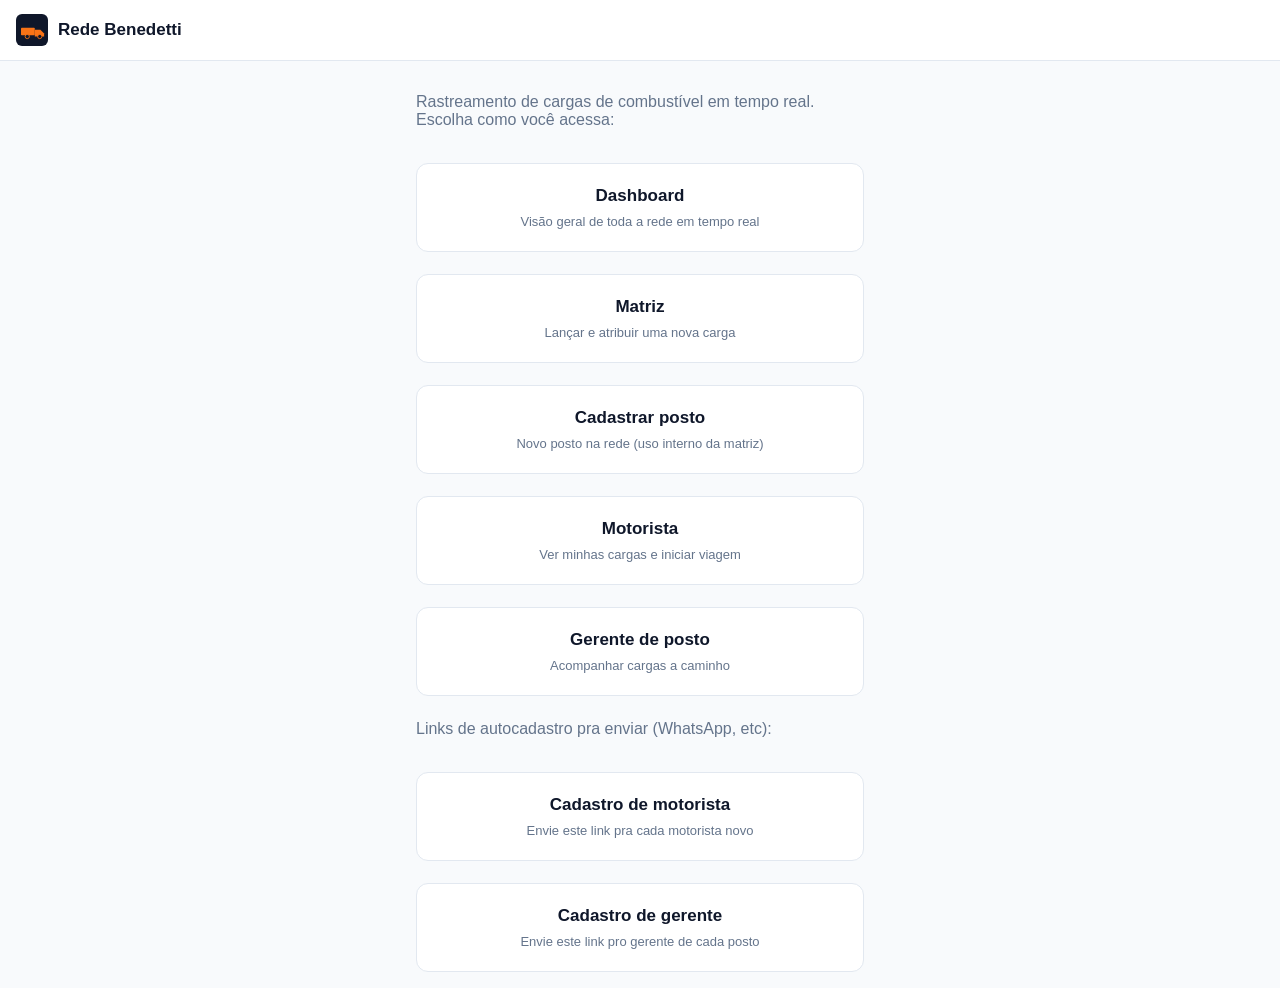
==== app/index.html @ 391e7fa5 "App Rede Benedetti: rastreamento de cargas com login por PIN, dashboard e autocadastro Sistema compl" ====
<!doctype html>
<html lang="pt-br">
<head>
<meta charset="utf-8">
<meta name="viewport" content="width=device-width, initial-scale=1, maximum-scale=1">
<title>Rede Benedetti - Cargas</title>
<link rel="manifest" href="manifest.json">
<link rel="icon" href="icons/icon.svg" type="image/svg+xml">
<link rel="apple-touch-icon" href="icons/icon.svg">
<meta name="theme-color" content="#0f172a">
<link rel="stylesheet" href="assets/style.css">
</head>
<body>
  <div class="top-bar">
    <div class="logo-row">
      <img src="icons/icon.svg" alt="">
      <h1>Rede Benedetti</h1>
    </div>
  </div>

  <div class="container">
    <p class="sub" style="color:var(--text-dim)">Rastreamento de cargas de combustível em tempo real. Escolha como você acessa:</p>

    <div class="role-picker">
      <a class="btn" href="dashboard.html">
        <strong>Dashboard</strong>
        <span>Visão geral de toda a rede em tempo real</span>
      </a>
      <a class="btn" href="atribuir_carga.html">
        <strong>Matriz</strong>
        <span>Lançar e atribuir uma nova carga</span>
      </a>
      <a class="btn" href="cadastro.html">
        <strong>Cadastrar posto</strong>
        <span>Novo posto na rede (uso interno da matriz)</span>
      </a>
      <a class="btn" href="login.html?tipo=motorista">
        <strong>Motorista</strong>
        <span>Ver minhas cargas e iniciar viagem</span>
      </a>
      <a class="btn" href="login.html?tipo=gerente">
        <strong>Gerente de posto</strong>
        <span>Acompanhar cargas a caminho</span>
      </a>
    </div>

    <p class="sub" style="color:var(--text-dim); margin-top:24px">Links de autocadastro pra enviar (WhatsApp, etc):</p>
    <div class="role-picker">
      <a class="btn secondary" href="cadastro_motorista.html">
        <strong>Cadastro de motorista</strong>
        <span>Envie este link pra cada motorista novo</span>
      </a>
      <a class="btn secondary" href="cadastro_gerente.html">
        <strong>Cadastro de gerente</strong>
        <span>Envie este link pro gerente de cada posto</span>
      </a>
    </div>
  </div>

  <script src="assets/config.js"></script>
  <script src="assets/app-common.js"></script>
</body>
</html>
---- app/assets/style.css ----
:root {
  --bg: #0f172a;
  --bg-card: #1e293b;
  --bg-input: #0b1220;
  --text: #e2e8f0;
  --text-dim: #94a3b8;
  --border: #334155;
  --primary: #f97316;
  --primary-dark: #c2410c;
  --blue: #3b82f6;
  --green: #22c55e;
  --amber: #f59e0b;
  --red: #ef4444;
}

* { box-sizing: border-box; }

html, body {
  margin: 0;
  padding: 0;
  background: var(--bg);
  color: var(--text);
  font-family: -apple-system, BlinkMacSystemFont, "Segoe UI", Roboto, Arial, sans-serif;
  -webkit-tap-highlight-color: transparent;
}

body {
  min-height: 100vh;
  display: flex;
  flex-direction: column;
}

.top-bar {
  display: flex;
  align-items: center;
  justify-content: space-between;
  padding: 14px 16px;
  background: var(--bg-card);
  border-bottom: 1px solid var(--border);
  position: sticky;
  top: 0;
  z-index: 10;
}

.top-bar h1 {
  font-size: 17px;
  margin: 0;
}

.top-bar .sub {
  font-size: 12px;
  color: var(--text-dim);
}

.container {
  flex: 1;
  width: 100%;
  max-width: 480px;
  margin: 0 auto;
  padding: 16px;
}

.logo-row {
  display: flex;
  align-items: center;
  gap: 10px;
}

.logo-row img { width: 32px; height: 32px; }

button, .btn {
  display: inline-flex;
  align-items: center;
  justify-content: center;
  gap: 8px;
  width: 100%;
  padding: 14px 16px;
  border-radius: 12px;
  border: none;
  background: var(--primary);
  color: #fff;
  font-size: 16px;
  font-weight: 600;
  cursor: pointer;
  margin-top: 10px;
  text-decoration: none;
  transition: opacity .15s ease;
}

button:active, .btn:active { opacity: .8; }

button.secondary {
  background: transparent;
  border: 1px solid var(--border);
  color: var(--text);
}

button.danger { background: var(--red); }
button:disabled { opacity: .5; cursor: not-allowed; }

label {
  display: block;
  font-size: 13px;
  color: var(--text-dim);
  margin: 14px 0 6px;
}

input, select {
  width: 100%;
  padding: 12px 14px;
  border-radius: 10px;
  border: 1px solid var(--border);
  background: var(--bg-input);
  color: var(--text);
  font-size: 16px;
}

input:focus, select:focus {
  outline: none;
  border-color: var(--primary);
}

.card {
  background: var(--bg-card);
  border: 1px solid var(--border);
  border-radius: 14px;
  padding: 16px;
  margin-bottom: 14px;
}

.card h3 {
  margin: 0 0 6px;
  font-size: 16px;
}

.card .row {
  display: flex;
  justify-content: space-between;
  font-size: 14px;
  color: var(--text-dim);
  margin-top: 4px;
}

.badge {
  display: inline-block;
  padding: 4px 10px;
  border-radius: 999px;
  font-size: 12px;
  font-weight: 600;
}

.status-aguardando { background: rgba(245,158,11,.15); color: var(--amber); }
.status-transito { background: rgba(59,130,246,.15); color: var(--blue); }
.status-entregue { background: rgba(34,197,94,.15); color: var(--green); }
.status-cancelada { background: rgba(239,68,68,.15); color: var(--red); }

.error-msg {
  background: rgba(239,68,68,.12);
  color: #fca5a5;
  border: 1px solid rgba(239,68,68,.4);
  padding: 10px 12px;
  border-radius: 10px;
  font-size: 14px;
  margin-top: 12px;
}

.success-msg {
  background: rgba(34,197,94,.12);
  color: #86efac;
  border: 1px solid rgba(34,197,94,.4);
  padding: 10px 12px;
  border-radius: 10px;
  font-size: 14px;
  margin-top: 12px;
}

.empty-state {
  text-align: center;
  color: var(--text-dim);
  padding: 40px 16px;
  font-size: 14px;
}

.role-picker {
  display: flex;
  flex-direction: column;
  gap: 12px;
  margin-top: 24px;
}

.role-picker a.btn {
  background: var(--bg-card);
  border: 1px solid var(--border);
  color: var(--text);
  flex-direction: column;
  padding: 22px 16px;
}

.role-picker a.btn strong { font-size: 17px; }
.role-picker a.btn span { font-size: 13px; color: var(--text-dim); font-weight: 400; }

#mapa {
  width: 100%;
  height: 260px;
  border-radius: 14px;
  margin-bottom: 16px;
  border: 1px solid var(--border);
}

.tag-btn {
  background: none;
  border: none;
  color: var(--primary);
  width: auto;
  padding: 6px 0;
  font-size: 13px;
  margin: 0;
  text-decoration: underline;
}

@media (prefers-color-scheme: light) {
  :root {
    --bg: #f8fafc;
    --bg-card: #ffffff;
    --bg-input: #f1f5f9;
    --text: #0f172a;
    --text-dim: #64748b;
    --border: #e2e8f0;
  }
}
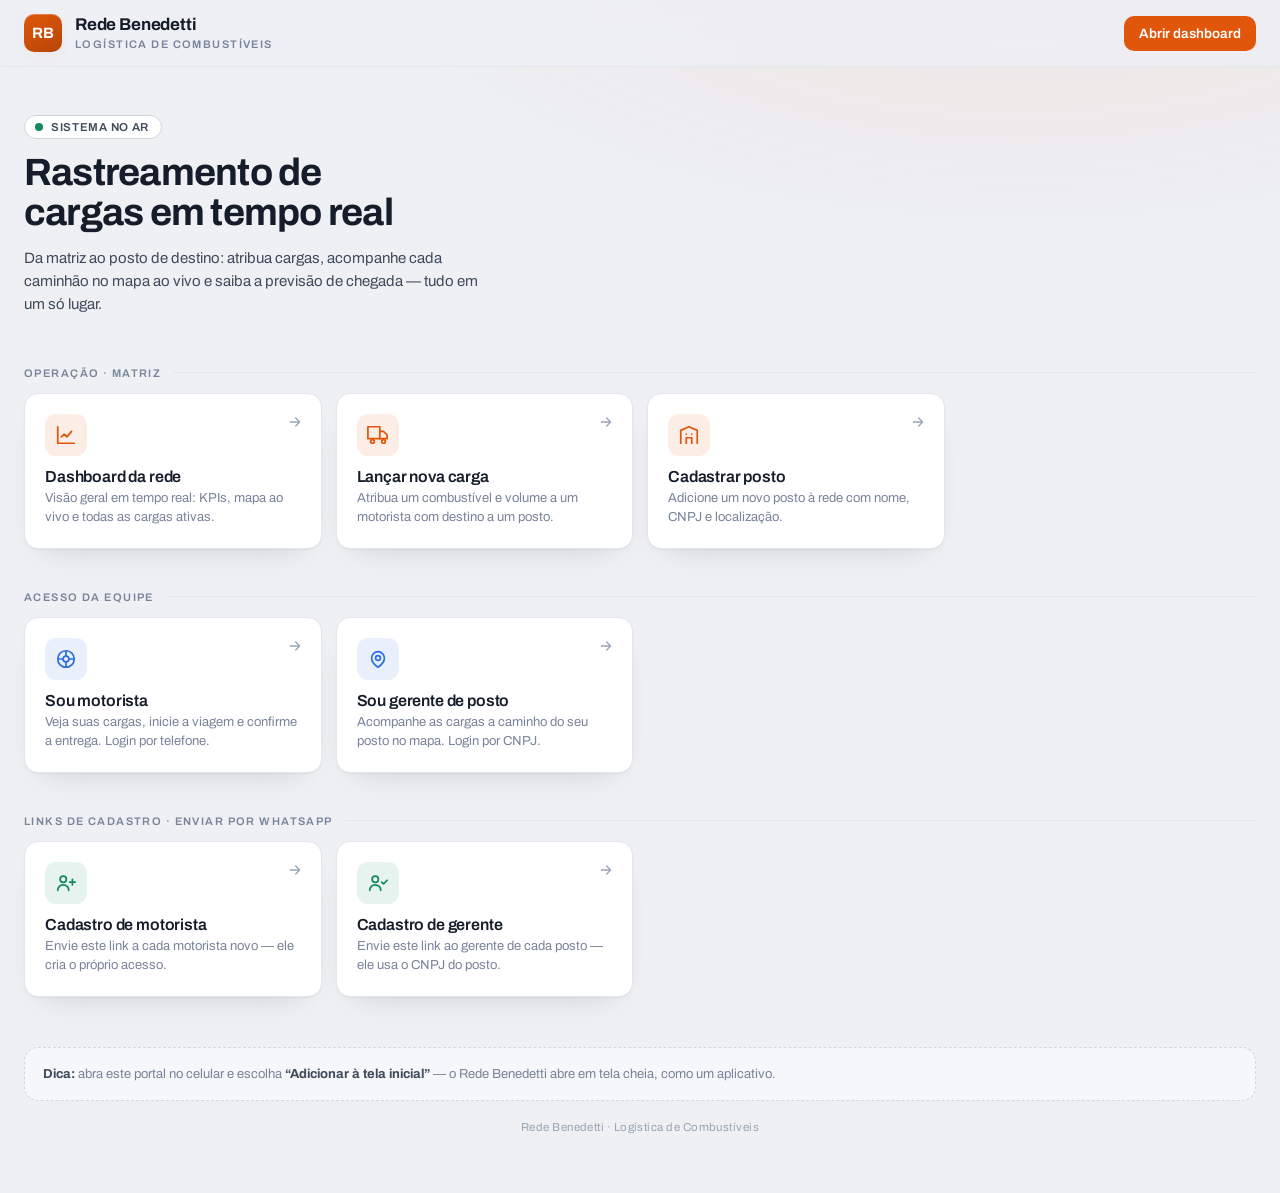
==== commit ef535ec8: "Portal inicial profissional (index) Redesenho do index.html como portal, coerente com o Console da F" ====
--- a/app/index.html
+++ b/app/index.html
@@ -2,62 +2,235 @@
 <html lang="pt-br">
 <head>
 <meta charset="utf-8">
-<meta name="viewport" content="width=device-width, initial-scale=1, maximum-scale=1">
-<title>Rede Benedetti - Cargas</title>
+<meta name="viewport" content="width=device-width, initial-scale=1">
+<title>Rede Benedetti — Portal</title>
 <link rel="manifest" href="manifest.json">
 <link rel="icon" href="icons/icon.svg" type="image/svg+xml">
 <link rel="apple-touch-icon" href="icons/icon.svg">
-<meta name="theme-color" content="#0f172a">
-<link rel="stylesheet" href="assets/style.css">
+<meta name="theme-color" content="#0a0e15">
+<link rel="preconnect" href="https://fonts.googleapis.com">
+<link rel="preconnect" href="https://fonts.gstatic.com" crossorigin>
+<link rel="stylesheet" href="https://fonts.googleapis.com/css2?family=Archivo:wght@400;500;600;700&family=IBM+Plex+Mono:wght@400;500;600&display=swap">
+<link rel="stylesheet" href="assets/dashboard.css">
+<style>
+  .hero {
+    display: flex;
+    flex-direction: column;
+    gap: 14px;
+    padding: 26px 0 8px;
+  }
+  .hero .tag {
+    display: inline-flex;
+    align-items: center;
+    gap: 8px;
+    align-self: flex-start;
+    padding: 5px 12px 5px 10px;
+    border-radius: 999px;
+    border: 1px solid var(--border-strong);
+    background: var(--surface);
+    font-size: 11.5px;
+    font-weight: 600;
+    letter-spacing: .06em;
+    text-transform: uppercase;
+    color: var(--ink-2);
+  }
+  .hero .tag .beacon {
+    width: 8px; height: 8px; border-radius: 50%;
+    background: var(--ok);
+    animation: beacon 2.2s ease-out infinite;
+  }
+  .hero h2 {
+    font-family: var(--font-ui);
+    font-size: clamp(26px, 4vw, 38px);
+    font-weight: 700;
+    letter-spacing: -.02em;
+    line-height: 1.05;
+    margin: 0;
+    max-width: 18ch;
+    text-wrap: balance;
+  }
+  .hero p {
+    margin: 0;
+    color: var(--ink-2);
+    font-size: 15px;
+    max-width: 52ch;
+    line-height: 1.55;
+  }
+
+  .group { margin-top: 26px; }
+  .group-head {
+    display: flex;
+    align-items: center;
+    gap: 12px;
+    margin-bottom: 14px;
+  }
+  .group-head .eyebrow { white-space: nowrap; }
+  .group-head .rule { flex: 1; height: 1px; background: var(--border); }
+
+  .portal-grid {
+    display: grid;
+    grid-template-columns: repeat(auto-fill, minmax(250px, 1fr));
+    gap: 14px;
+  }
+
+  .card-link {
+    position: relative;
+    display: flex;
+    flex-direction: column;
+    gap: 12px;
+    padding: 20px;
+    border-radius: var(--radius);
+    background: var(--surface);
+    border: 1px solid var(--border);
+    box-shadow: var(--shadow);
+    text-decoration: none;
+    color: var(--ink);
+    overflow: hidden;
+    transition: border-color .16s, transform .08s, box-shadow .16s;
+  }
+  .card-link::before {
+    content: "";
+    position: absolute; left: 0; top: 0; bottom: 0;
+    width: 3px;
+    background: var(--tone, var(--accent));
+    opacity: 0;
+    transition: opacity .16s;
+  }
+  .card-link:hover {
+    border-color: color-mix(in srgb, var(--tone, var(--accent)) 50%, var(--border-strong));
+    transform: translateY(-2px);
+  }
+  .card-link:hover::before { opacity: 1; }
+  .card-link:focus-visible { outline: 2px solid var(--accent); outline-offset: 2px; }
+
+  .card-ico {
+    width: 42px; height: 42px;
+    border-radius: 11px;
+    display: grid; place-items: center;
+    background: var(--tone-soft, var(--accent-soft));
+    color: var(--tone, var(--accent));
+    flex-shrink: 0;
+  }
+  .card-ico svg { width: 22px; height: 22px; stroke: currentColor; fill: none; stroke-width: 1.9; stroke-linecap: round; stroke-linejoin: round; }
+
+  .card-body h3 {
+    font-family: var(--font-ui);
+    font-size: 16px;
+    font-weight: 600;
+    margin: 0 0 4px;
+    letter-spacing: -.01em;
+  }
+  .card-body p {
+    margin: 0;
+    font-size: 13px;
+    color: var(--muted);
+    line-height: 1.5;
+  }
+  .card-arrow {
+    position: absolute;
+    top: 20px; right: 18px;
+    color: var(--muted-2);
+    transition: transform .16s, color .16s;
+  }
+  .card-link:hover .card-arrow { transform: translateX(3px); color: var(--tone, var(--accent)); }
+
+  .tone-accent  { --tone: var(--accent);  --tone-soft: var(--accent-soft); }
+  .tone-transit { --tone: var(--transit); --tone-soft: var(--transit-soft); }
+  .tone-ok      { --tone: var(--ok);      --tone-soft: var(--ok-soft); }
+  .tone-wait    { --tone: var(--wait);    --tone-soft: var(--wait-soft); }
+
+  .foot-note {
+    margin-top: 34px;
+    padding: 16px 18px;
+    border-radius: var(--radius);
+    border: 1px dashed var(--border-strong);
+    background: var(--surface-2);
+    font-size: 13px;
+    color: var(--muted);
+    line-height: 1.6;
+  }
+  .foot-note b { color: var(--ink-2); }
+</style>
 </head>
 <body>
-  <div class="top-bar">
-    <div class="logo-row">
-      <img src="icons/icon.svg" alt="">
-      <h1>Rede Benedetti</h1>
+  <header class="cmd-bar">
+    <div class="cmd-brand">
+      <div class="cmd-mark">RB</div>
+      <div>
+        <h1>Rede Benedetti</h1>
+        <div class="eyebrow">Logística de Combustíveis</div>
+      </div>
     </div>
-  </div>
-
-  <div class="container">
-    <p class="sub" style="color:var(--text-dim)">Rastreamento de cargas de combustível em tempo real. Escolha como você acessa:</p>
-
-    <div class="role-picker">
-      <a class="btn" href="dashboard.html">
-        <strong>Dashboard</strong>
-        <span>Visão geral de toda a rede em tempo real</span>
-      </a>
-      <a class="btn" href="atribuir_carga.html">
-        <strong>Matriz</strong>
-        <span>Lançar e atribuir uma nova carga</span>
-      </a>
-      <a class="btn" href="cadastro.html">
-        <strong>Cadastrar posto</strong>
-        <span>Novo posto na rede (uso interno da matriz)</span>
-      </a>
-      <a class="btn" href="login.html?tipo=motorista">
-        <strong>Motorista</strong>
-        <span>Ver minhas cargas e iniciar viagem</span>
-      </a>
-      <a class="btn" href="login.html?tipo=gerente">
-        <strong>Gerente de posto</strong>
-        <span>Acompanhar cargas a caminho</span>
-      </a>
+    <div class="cmd-right">
+      <a class="cta" href="dashboard.html">Abrir dashboard</a>
     </div>
-
-    <p class="sub" style="color:var(--text-dim); margin-top:24px">Links de autocadastro pra enviar (WhatsApp, etc):</p>
-    <div class="role-picker">
-      <a class="btn secondary" href="cadastro_motorista.html">
-        <strong>Cadastro de motorista</strong>
-        <span>Envie este link pra cada motorista novo</span>
-      </a>
-      <a class="btn secondary" href="cadastro_gerente.html">
-        <strong>Cadastro de gerente</strong>
-        <span>Envie este link pro gerente de cada posto</span>
-      </a>
+  </header>
+
+  <main class="shell">
+    <section class="hero">
+      <span class="tag"><span class="beacon"></span>Sistema no ar</span>
+      <h2>Rastreamento de cargas em tempo real</h2>
+      <p>Da matriz ao posto de destino: atribua cargas, acompanhe cada caminhão no mapa ao vivo e saiba a previsão de chegada — tudo em um só lugar.</p>
+    </section>
+
+    <section class="group">
+      <div class="group-head"><span class="eyebrow">Operação · Matriz</span><span class="rule"></span></div>
+      <div class="portal-grid">
+        <a class="card-link tone-accent" href="dashboard.html">
+          <span class="card-arrow"><svg viewBox="0 0 24 24" width="16" height="16" fill="none" stroke="currentColor" stroke-width="2" stroke-linecap="round" stroke-linejoin="round"><path d="M5 12h14M13 6l6 6-6 6"/></svg></span>
+          <div class="card-ico"><svg viewBox="0 0 24 24"><path d="M3 3v18h18"/><path d="M7 14l3-3 3 3 5-6"/></svg></div>
+          <div class="card-body"><h3>Dashboard da rede</h3><p>Visão geral em tempo real: KPIs, mapa ao vivo e todas as cargas ativas.</p></div>
+        </a>
+        <a class="card-link tone-accent" href="atribuir_carga.html">
+          <span class="card-arrow"><svg viewBox="0 0 24 24" width="16" height="16" fill="none" stroke="currentColor" stroke-width="2" stroke-linecap="round" stroke-linejoin="round"><path d="M5 12h14M13 6l6 6-6 6"/></svg></span>
+          <div class="card-ico"><svg viewBox="0 0 24 24"><path d="M1 3h13v13H1z"/><path d="M14 8h4l4 4v4h-8"/><circle cx="6" cy="19" r="2"/><circle cx="18" cy="19" r="2"/></svg></div>
+          <div class="card-body"><h3>Lançar nova carga</h3><p>Atribua um combustível e volume a um motorista com destino a um posto.</p></div>
+        </a>
+        <a class="card-link tone-accent" href="cadastro.html">
+          <span class="card-arrow"><svg viewBox="0 0 24 24" width="16" height="16" fill="none" stroke="currentColor" stroke-width="2" stroke-linecap="round" stroke-linejoin="round"><path d="M5 12h14M13 6l6 6-6 6"/></svg></span>
+          <div class="card-ico"><svg viewBox="0 0 24 24"><path d="M3 21V7l9-4 9 4v14"/><path d="M9 21v-6h6v6"/><path d="M9 11h.01M15 11h.01"/></svg></div>
+          <div class="card-body"><h3>Cadastrar posto</h3><p>Adicione um novo posto à rede com nome, CNPJ e localização.</p></div>
+        </a>
+      </div>
+    </section>
+
+    <section class="group">
+      <div class="group-head"><span class="eyebrow">Acesso da equipe</span><span class="rule"></span></div>
+      <div class="portal-grid">
+        <a class="card-link tone-transit" href="login.html?tipo=motorista">
+          <span class="card-arrow"><svg viewBox="0 0 24 24" width="16" height="16" fill="none" stroke="currentColor" stroke-width="2" stroke-linecap="round" stroke-linejoin="round"><path d="M5 12h14M13 6l6 6-6 6"/></svg></span>
+          <div class="card-ico"><svg viewBox="0 0 24 24"><circle cx="12" cy="12" r="9"/><circle cx="12" cy="12" r="3.2"/><path d="M12 3v5.8M12 15.2V21M3 12h5.8M15.2 12H21"/></svg></div>
+          <div class="card-body"><h3>Sou motorista</h3><p>Veja suas cargas, inicie a viagem e confirme a entrega. Login por telefone.</p></div>
+        </a>
+        <a class="card-link tone-transit" href="login.html?tipo=gerente">
+          <span class="card-arrow"><svg viewBox="0 0 24 24" width="16" height="16" fill="none" stroke="currentColor" stroke-width="2" stroke-linecap="round" stroke-linejoin="round"><path d="M5 12h14M13 6l6 6-6 6"/></svg></span>
+          <div class="card-ico"><svg viewBox="0 0 24 24"><path d="M12 21s-7-4.4-7-10a7 7 0 0114 0c0 5.6-7 10-7 10z"/><circle cx="12" cy="11" r="2.6"/></svg></div>
+          <div class="card-body"><h3>Sou gerente de posto</h3><p>Acompanhe as cargas a caminho do seu posto no mapa. Login por CNPJ.</p></div>
+        </a>
+      </div>
+    </section>
+
+    <section class="group">
+      <div class="group-head"><span class="eyebrow">Links de cadastro · enviar por WhatsApp</span><span class="rule"></span></div>
+      <div class="portal-grid">
+        <a class="card-link tone-ok" href="cadastro_motorista.html">
+          <span class="card-arrow"><svg viewBox="0 0 24 24" width="16" height="16" fill="none" stroke="currentColor" stroke-width="2" stroke-linecap="round" stroke-linejoin="round"><path d="M5 12h14M13 6l6 6-6 6"/></svg></span>
+          <div class="card-ico"><svg viewBox="0 0 24 24"><circle cx="9" cy="8" r="3.4"/><path d="M3 20c0-3.3 2.7-6 6-6s6 2.7 6 6"/><path d="M19 8v6M16 11h6"/></svg></div>
+          <div class="card-body"><h3>Cadastro de motorista</h3><p>Envie este link a cada motorista novo — ele cria o próprio acesso.</p></div>
+        </a>
+        <a class="card-link tone-ok" href="cadastro_gerente.html">
+          <span class="card-arrow"><svg viewBox="0 0 24 24" width="16" height="16" fill="none" stroke="currentColor" stroke-width="2" stroke-linecap="round" stroke-linejoin="round"><path d="M5 12h14M13 6l6 6-6 6"/></svg></span>
+          <div class="card-ico"><svg viewBox="0 0 24 24"><circle cx="9" cy="8" r="3.4"/><path d="M3 20c0-3.3 2.7-6 6-6s6 2.7 6 6"/><path d="M16 11l2 2 4-4"/></svg></div>
+          <div class="card-body"><h3>Cadastro de gerente</h3><p>Envie este link ao gerente de cada posto — ele usa o CNPJ do posto.</p></div>
+        </a>
+      </div>
+    </section>
+
+    <div class="foot-note">
+      <b>Dica:</b> abra este portal no celular e escolha <b>“Adicionar à tela inicial”</b> — o Rede Benedetti abre em tela cheia, como um aplicativo.
     </div>
-  </div>
-
-  <script src="assets/config.js"></script>
-  <script src="assets/app-common.js"></script>
+
+    <div class="foot">Rede Benedetti · Logística de Combustíveis</div>
+  </main>
 </body>
 </html>
--- a/app/assets/dashboard.css
+++ b/app/assets/dashboard.css
@@ -0,0 +1,519 @@
+/* =========================================================
+   Console da Frota — Rede Benedetti
+   Sistema de design próprio (standalone, não herda style.css)
+   ========================================================= */
+
+:root {
+  color-scheme: dark;
+
+  /* neutros — slate de viés frio, escolhidos (não cinza puro) */
+  --bg: #0a0e15;
+  --bg-2: #0c1119;
+  --surface: #10161f;
+  --surface-2: #141b26;
+  --elevated: #182231;
+  --border: #1e2735;
+  --border-strong: #2a3648;
+  --ink: #e9eef6;
+  --ink-2: #aab6c8;
+  --muted: #6b7789;
+  --muted-2: #4d5869;
+
+  /* acento único — laranja combustível */
+  --accent: #ff6f1f;
+  --accent-ink: #1a0d02;
+  --accent-soft: rgba(255, 111, 31, .12);
+
+  /* semânticos (separados do acento) */
+  --transit: #4f95ff;
+  --transit-soft: rgba(79, 149, 255, .14);
+  --wait: #f2a63c;
+  --wait-soft: rgba(242, 166, 60, .14);
+  --ok: #2ec27e;
+  --ok-soft: rgba(46, 194, 126, .14);
+  --alert: #ef5959;
+  --alert-soft: rgba(239, 89, 89, .14);
+
+  --grid-line: rgba(255, 255, 255, .045);
+  --shadow: 0 1px 0 rgba(255,255,255,.02), 0 10px 28px -18px rgba(0,0,0,.7);
+  --radius: 14px;
+
+  --font-ui: "Archivo", -apple-system, BlinkMacSystemFont, "Segoe UI", Roboto, sans-serif;
+  --font-mono: "IBM Plex Mono", ui-monospace, "SFMono-Regular", Consolas, monospace;
+}
+
+@media (prefers-color-scheme: light) {
+  :root {
+    color-scheme: light;
+    --bg: #eef0f4;
+    --bg-2: #e9ecf1;
+    --surface: #ffffff;
+    --surface-2: #f6f7fa;
+    --elevated: #ffffff;
+    --border: #e2e6ee;
+    --border-strong: #d0d6e1;
+    --ink: #161d2a;
+    --ink-2: #3f4a5c;
+    --muted: #78849a;
+    --muted-2: #9aa5b8;
+    --accent: #e0570c;
+    --accent-ink: #ffffff;
+    --accent-soft: rgba(224, 87, 12, .10);
+    --transit: #2f6fe0;
+    --transit-soft: rgba(47, 111, 224, .10);
+    --wait: #bd7a08;
+    --wait-soft: rgba(189, 122, 8, .10);
+    --ok: #128a5c;
+    --ok-soft: rgba(18, 138, 92, .10);
+    --alert: #d1403f;
+    --alert-soft: rgba(209, 64, 63, .10);
+    --grid-line: rgba(20, 30, 50, .06);
+    --shadow: 0 1px 2px rgba(20,25,40,.04), 0 14px 30px -20px rgba(20,25,40,.22);
+  }
+}
+
+* { box-sizing: border-box; }
+
+html, body {
+  margin: 0;
+  background:
+    radial-gradient(1200px 600px at 80% -10%, var(--accent-soft), transparent 60%),
+    var(--bg);
+  color: var(--ink);
+  font-family: var(--font-ui);
+  -webkit-font-smoothing: antialiased;
+  text-rendering: optimizeLegibility;
+}
+
+body { min-height: 100vh; }
+
+.mono { font-family: var(--font-mono); font-variant-numeric: tabular-nums; }
+
+.eyebrow {
+  font-family: var(--font-ui);
+  font-size: 11px;
+  font-weight: 600;
+  letter-spacing: .13em;
+  text-transform: uppercase;
+  color: var(--muted);
+}
+
+/* ---------- Command header ---------- */
+.cmd-bar {
+  position: sticky;
+  top: 0;
+  z-index: 30;
+  display: flex;
+  align-items: center;
+  justify-content: space-between;
+  gap: 16px;
+  padding: 14px 24px;
+  background: color-mix(in srgb, var(--bg) 82%, transparent);
+  backdrop-filter: blur(14px) saturate(140%);
+  border-bottom: 1px solid var(--border);
+}
+
+.cmd-brand { display: flex; align-items: center; gap: 13px; }
+
+.cmd-mark {
+  width: 38px;
+  height: 38px;
+  border-radius: 10px;
+  display: grid;
+  place-items: center;
+  background: linear-gradient(150deg, var(--accent), color-mix(in srgb, var(--accent) 60%, #7a2c00));
+  color: var(--accent-ink);
+  font-weight: 700;
+  font-size: 15px;
+  letter-spacing: .02em;
+  box-shadow: 0 6px 18px -6px var(--accent-soft), inset 0 1px 0 rgba(255,255,255,.25);
+  flex-shrink: 0;
+}
+
+.cmd-brand h1 {
+  margin: 0;
+  font-size: 17px;
+  font-weight: 700;
+  letter-spacing: -.01em;
+  line-height: 1.1;
+}
+.cmd-brand .eyebrow { margin-top: 3px; }
+
+.cmd-right { display: flex; align-items: center; gap: 14px; }
+
+.live-pill {
+  display: inline-flex;
+  align-items: center;
+  gap: 8px;
+  padding: 6px 12px 6px 10px;
+  border-radius: 999px;
+  border: 1px solid var(--border-strong);
+  background: var(--surface);
+  font-size: 12px;
+  font-weight: 600;
+  letter-spacing: .06em;
+  text-transform: uppercase;
+  color: var(--ink-2);
+  white-space: nowrap;
+}
+.live-pill .beacon {
+  width: 8px; height: 8px; border-radius: 50%;
+  background: var(--ok);
+  box-shadow: 0 0 0 0 var(--ok);
+  animation: beacon 2.2s ease-out infinite;
+}
+.live-pill.erro { color: var(--alert); border-color: color-mix(in srgb, var(--alert) 40%, var(--border-strong)); }
+.live-pill.erro .beacon { background: var(--alert); animation: none; }
+@keyframes beacon {
+  0%   { box-shadow: 0 0 0 0 color-mix(in srgb, var(--ok) 55%, transparent); }
+  70%  { box-shadow: 0 0 0 7px transparent; }
+  100% { box-shadow: 0 0 0 0 transparent; }
+}
+
+.stamp { font-size: 12px; color: var(--muted); white-space: nowrap; }
+.stamp b { color: var(--ink-2); font-weight: 600; }
+
+.icon-btn, .cta {
+  font-family: var(--font-ui);
+  font-size: 13.5px;
+  font-weight: 600;
+  border-radius: 10px;
+  cursor: pointer;
+  border: 1px solid var(--border-strong);
+  background: var(--surface);
+  color: var(--ink);
+  padding: 9px 14px;
+  transition: border-color .15s, background .15s, transform .05s;
+  text-decoration: none;
+  display: inline-flex;
+  align-items: center;
+  gap: 8px;
+}
+.icon-btn:hover { border-color: var(--muted); }
+.icon-btn:active { transform: translateY(1px); }
+.cta {
+  background: var(--accent);
+  border-color: transparent;
+  color: var(--accent-ink);
+}
+.cta:hover { filter: brightness(1.06); }
+:focus-visible { outline: 2px solid var(--accent); outline-offset: 2px; }
+
+/* ---------- Shell ---------- */
+.shell {
+  max-width: 1320px;
+  margin: 0 auto;
+  padding: 22px 24px 60px;
+  display: flex;
+  flex-direction: column;
+  gap: 16px;
+}
+
+/* ---------- KPI rail ---------- */
+.kpi-rail {
+  display: grid;
+  grid-template-columns: repeat(5, 1fr);
+  gap: 14px;
+}
+
+.kpi {
+  position: relative;
+  background: var(--surface);
+  border: 1px solid var(--border);
+  border-radius: var(--radius);
+  padding: 16px 18px;
+  box-shadow: var(--shadow);
+  overflow: hidden;
+  display: flex;
+  flex-direction: column;
+  gap: 10px;
+}
+.kpi::before {
+  content: "";
+  position: absolute;
+  left: 0; top: 0; bottom: 0;
+  width: 3px;
+  background: var(--tone, var(--accent));
+  opacity: .9;
+}
+.kpi .kpi-top {
+  display: flex;
+  align-items: center;
+  justify-content: space-between;
+  gap: 8px;
+}
+.kpi .kpi-dot { width: 8px; height: 8px; border-radius: 50%; background: var(--tone, var(--accent)); flex-shrink: 0; }
+.kpi .kpi-value {
+  font-family: var(--font-mono);
+  font-variant-numeric: tabular-nums;
+  font-size: 32px;
+  font-weight: 600;
+  line-height: 1;
+  letter-spacing: -.02em;
+}
+.kpi .kpi-value .u { font-size: 14px; color: var(--muted); margin-left: 3px; font-weight: 500; }
+.kpi .kpi-sub { font-size: 12px; color: var(--muted); }
+.kpi.tone-accent  { --tone: var(--accent); }
+.kpi.tone-wait    { --tone: var(--wait); }
+.kpi.tone-transit { --tone: var(--transit); }
+.kpi.tone-ok      { --tone: var(--ok); }
+
+/* ---------- Panels + grid ---------- */
+.grid-2 {
+  display: grid;
+  grid-template-columns: 1.6fr 1fr;
+  gap: 16px;
+  align-items: stretch;
+}
+.stack { display: flex; flex-direction: column; gap: 16px; }
+
+.panel {
+  background: var(--surface);
+  border: 1px solid var(--border);
+  border-radius: var(--radius);
+  box-shadow: var(--shadow);
+  display: flex;
+  flex-direction: column;
+  overflow: hidden;
+}
+.panel-head {
+  display: flex;
+  align-items: center;
+  justify-content: space-between;
+  gap: 12px;
+  padding: 16px 18px;
+  border-bottom: 1px solid var(--border);
+}
+.panel-head h2 { margin: 0; font-size: 14px; font-weight: 600; letter-spacing: .01em; }
+.panel-head .meta { font-size: 12px; color: var(--muted); }
+.panel-body { padding: 16px 18px; }
+
+.chip-count {
+  display: inline-flex;
+  align-items: center;
+  gap: 7px;
+  font-size: 12px;
+  font-weight: 600;
+  color: var(--transit);
+  background: var(--transit-soft);
+  border-radius: 999px;
+  padding: 4px 10px;
+}
+.chip-count .d { width: 6px; height: 6px; border-radius: 50%; background: var(--transit); }
+
+/* ---------- Map ---------- */
+.map-frame {
+  position: relative;
+  flex: 1;
+  min-height: 380px;
+}
+#mapa-dash {
+  position: absolute;
+  inset: 0;
+  background: var(--bg-2);
+}
+.leaflet-container { font-family: var(--font-ui); background: var(--bg-2); }
+.leaflet-popup-content-wrapper {
+  background: var(--elevated);
+  color: var(--ink);
+  border-radius: 10px;
+  border: 1px solid var(--border-strong);
+  box-shadow: var(--shadow);
+}
+.leaflet-popup-tip { background: var(--elevated); }
+.leaflet-popup-content { font-size: 12.5px; line-height: 1.5; }
+.leaflet-control-attribution {
+  background: color-mix(in srgb, var(--surface) 80%, transparent) !important;
+  color: var(--muted) !important;
+}
+.leaflet-control-attribution a { color: var(--ink-2) !important; }
+.leaflet-bar a {
+  background: var(--surface) !important;
+  color: var(--ink) !important;
+  border-color: var(--border) !important;
+}
+
+.truck-marker {
+  width: 14px; height: 14px;
+  border-radius: 50%;
+  border: 2.5px solid var(--surface);
+  box-shadow: 0 0 0 3px var(--transit-soft);
+  position: relative;
+}
+.truck-marker::after {
+  content: "";
+  position: absolute;
+  inset: -6px;
+  border-radius: 50%;
+  border: 1.5px solid var(--transit);
+  opacity: .5;
+  animation: ping 2.4s cubic-bezier(0,0,.2,1) infinite;
+}
+@keyframes ping { 0% { transform: scale(.5); opacity: .6; } 100% { transform: scale(1.7); opacity: 0; } }
+
+.map-legend {
+  position: absolute;
+  left: 14px;
+  bottom: 14px;
+  z-index: 400;
+  display: flex;
+  gap: 14px;
+  padding: 8px 12px;
+  border-radius: 10px;
+  background: color-mix(in srgb, var(--surface) 88%, transparent);
+  border: 1px solid var(--border);
+  backdrop-filter: blur(6px);
+  font-size: 11.5px;
+  color: var(--ink-2);
+}
+.map-legend span { display: inline-flex; align-items: center; gap: 6px; }
+.map-legend .dot { width: 8px; height: 8px; border-radius: 50%; }
+
+/* ---------- Donut ---------- */
+.donut-wrap { display: flex; align-items: center; gap: 20px; }
+.donut-svg { flex-shrink: 0; position: relative; }
+.donut-center {
+  position: absolute; inset: 0;
+  display: flex; flex-direction: column;
+  align-items: center; justify-content: center;
+  pointer-events: none;
+}
+.donut-center .tot {
+  font-family: var(--font-mono);
+  font-variant-numeric: tabular-nums;
+  font-size: 20px; font-weight: 600; letter-spacing: -.02em;
+}
+.donut-center .cap { font-size: 10px; letter-spacing: .1em; text-transform: uppercase; color: var(--muted); margin-top: 2px; }
+
+.legend-list { display: flex; flex-direction: column; gap: 10px; flex: 1; min-width: 0; }
+.legend-row { display: flex; align-items: center; gap: 9px; font-size: 12.5px; }
+.legend-row .sw { width: 10px; height: 10px; border-radius: 3px; flex-shrink: 0; }
+.legend-row .nm { color: var(--ink-2); overflow: hidden; text-overflow: ellipsis; white-space: nowrap; }
+.legend-row .vl { margin-left: auto; font-family: var(--font-mono); font-variant-numeric: tabular-nums; font-weight: 500; }
+.legend-row .pc { color: var(--muted); font-size: 11px; width: 34px; text-align: right; font-family: var(--font-mono); }
+
+/* ---------- Horizontal bars (postos) ---------- */
+.hbar { display: flex; align-items: center; gap: 12px; margin-bottom: 13px; font-size: 12.5px; }
+.hbar:last-child { margin-bottom: 0; }
+.hbar .nm { width: 96px; flex-shrink: 0; color: var(--ink-2); overflow: hidden; text-overflow: ellipsis; white-space: nowrap; }
+.hbar .track { flex: 1; height: 9px; border-radius: 999px; background: var(--surface-2); border: 1px solid var(--border); overflow: hidden; }
+.hbar .fill { display: block; height: 100%; border-radius: 999px; background: linear-gradient(90deg, color-mix(in srgb, var(--accent) 70%, transparent), var(--accent)); }
+.hbar .vl { width: 22px; text-align: right; font-family: var(--font-mono); font-weight: 600; }
+
+/* ---------- Area chart ---------- */
+.area-wrap { width: 100%; }
+.area-wrap svg { display: block; width: 100%; height: auto; overflow: visible; }
+.area-x { font-family: var(--font-mono); font-size: 10px; fill: var(--muted); }
+.area-val { font-family: var(--font-mono); font-size: 10px; fill: var(--ink-2); }
+
+/* ---------- Manifest table ---------- */
+.table-scroll { overflow-x: auto; }
+table.manifest {
+  width: 100%;
+  border-collapse: collapse;
+  font-size: 13px;
+  min-width: 780px;
+}
+table.manifest thead th {
+  text-align: left;
+  padding: 11px 16px;
+  font-size: 10.5px;
+  font-weight: 600;
+  letter-spacing: .09em;
+  text-transform: uppercase;
+  color: var(--muted);
+  border-bottom: 1px solid var(--border);
+  white-space: nowrap;
+  position: sticky;
+  top: 0;
+  background: var(--surface);
+}
+table.manifest thead th.r, table.manifest tbody td.r { text-align: right; }
+table.manifest tbody td {
+  padding: 12px 16px;
+  border-bottom: 1px solid var(--border);
+  white-space: nowrap;
+  color: var(--ink-2);
+}
+table.manifest tbody td.strong { color: var(--ink); font-weight: 500; }
+table.manifest tbody tr:last-child td { border-bottom: none; }
+table.manifest tbody tr { transition: background .12s; }
+table.manifest tbody tr:hover { background: var(--surface-2); }
+table.manifest tbody td:first-child {
+  position: relative;
+  padding-left: 18px;
+}
+table.manifest tbody td:first-child::before {
+  content: "";
+  position: absolute; left: 0; top: 8px; bottom: 8px;
+  width: 3px; border-radius: 0 3px 3px 0;
+  background: var(--row-tone, transparent);
+}
+tr.tone-wait    { --row-tone: var(--wait); }
+tr.tone-transit { --row-tone: var(--transit); }
+
+.status-chip {
+  display: inline-flex;
+  align-items: center;
+  gap: 6px;
+  padding: 3px 9px 3px 7px;
+  border-radius: 999px;
+  font-size: 11.5px;
+  font-weight: 600;
+  white-space: nowrap;
+}
+.status-chip .d { width: 6px; height: 6px; border-radius: 50%; }
+.status-chip.wait { background: var(--wait-soft); color: var(--wait); }
+.status-chip.wait .d { background: var(--wait); }
+.status-chip.transit { background: var(--transit-soft); color: var(--transit); }
+.status-chip.transit .d { background: var(--transit); }
+
+.empty {
+  text-align: center;
+  color: var(--muted);
+  padding: 40px 16px;
+  font-size: 13px;
+}
+.banner-erro {
+  background: var(--alert-soft);
+  border: 1px solid color-mix(in srgb, var(--alert) 40%, transparent);
+  color: var(--alert);
+  border-radius: var(--radius);
+  padding: 14px 18px;
+  font-size: 13px;
+}
+
+.foot {
+  text-align: center;
+  color: var(--muted-2);
+  font-size: 11.5px;
+  letter-spacing: .04em;
+  padding-top: 4px;
+}
+
+/* skeleton shimmer */
+.sk { color: transparent !important; position: relative; }
+.sk::after {
+  content: "";
+  position: absolute; inset: 0;
+  border-radius: 6px;
+  background: linear-gradient(90deg, var(--surface-2) 25%, var(--elevated) 37%, var(--surface-2) 63%);
+  background-size: 400% 100%;
+  animation: shimmer 1.4s ease infinite;
+}
+@keyframes shimmer { 0% { background-position: 100% 0; } 100% { background-position: 0 0; } }
+
+@media (max-width: 1000px) {
+  .grid-2 { grid-template-columns: 1fr; }
+  .kpi-rail { grid-template-columns: repeat(3, 1fr); }
+}
+@media (max-width: 680px) {
+  .kpi-rail { grid-template-columns: repeat(2, 1fr); }
+  .cmd-bar { padding: 12px 16px; }
+  .shell { padding: 16px 14px 48px; }
+  .stamp, .cmd-brand .eyebrow { display: none; }
+}
+
+@media (prefers-reduced-motion: reduce) {
+  .live-pill .beacon, .truck-marker::after, .sk::after { animation: none; }
+}
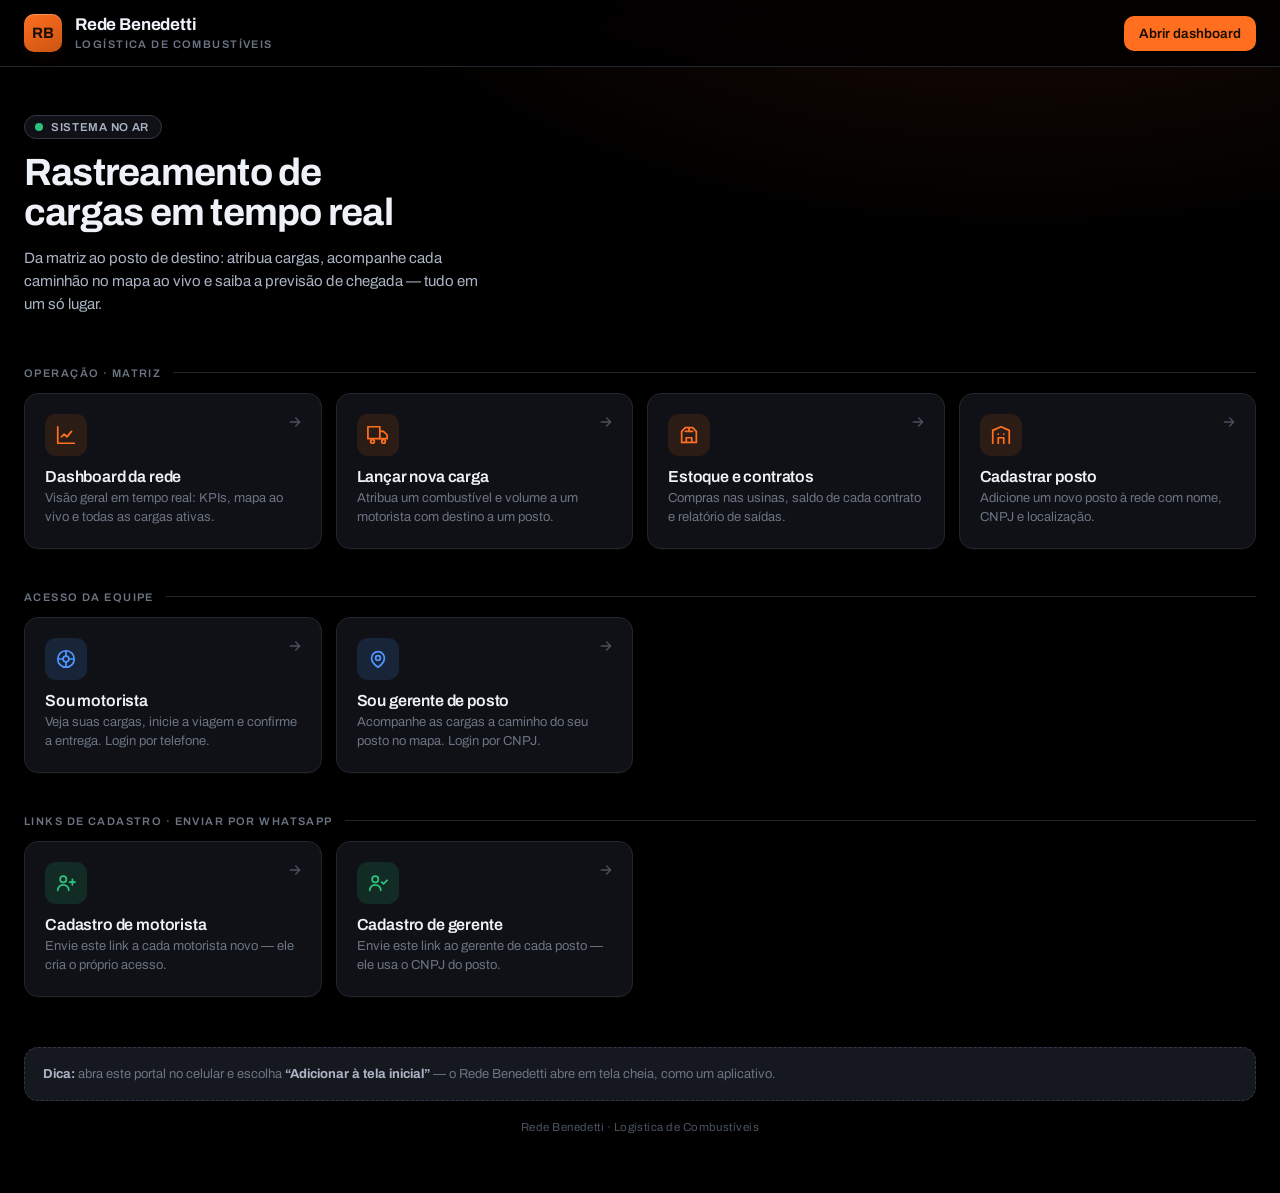
==== commit 7c958fb9: "Controle de estoque: usinas, contratos de compra e relatorio de saidas Fluxo pedido pelo dono: ele c" ====
--- a/app/index.html
+++ b/app/index.html
@@ -186,6 +186,11 @@
           <div class="card-ico"><svg viewBox="0 0 24 24"><path d="M1 3h13v13H1z"/><path d="M14 8h4l4 4v4h-8"/><circle cx="6" cy="19" r="2"/><circle cx="18" cy="19" r="2"/></svg></div>
           <div class="card-body"><h3>Lançar nova carga</h3><p>Atribua um combustível e volume a um motorista com destino a um posto.</p></div>
         </a>
+        <a class="card-link tone-accent" href="estoque.html">
+          <span class="card-arrow"><svg viewBox="0 0 24 24" width="16" height="16" fill="none" stroke="currentColor" stroke-width="2" stroke-linecap="round" stroke-linejoin="round"><path d="M5 12h14M13 6l6 6-6 6"/></svg></span>
+          <div class="card-ico"><svg viewBox="0 0 24 24"><path d="M4 20V8l4-4h8l4 4v12"/><path d="M4 20h16"/><path d="M9 20v-5h6v5"/><path d="M12 4v4M8 8h8"/></svg></div>
+          <div class="card-body"><h3>Estoque e contratos</h3><p>Compras nas usinas, saldo de cada contrato e relatório de saídas.</p></div>
+        </a>
         <a class="card-link tone-accent" href="cadastro.html">
           <span class="card-arrow"><svg viewBox="0 0 24 24" width="16" height="16" fill="none" stroke="currentColor" stroke-width="2" stroke-linecap="round" stroke-linejoin="round"><path d="M5 12h14M13 6l6 6-6 6"/></svg></span>
           <div class="card-ico"><svg viewBox="0 0 24 24"><path d="M3 21V7l9-4 9 4v14"/><path d="M9 21v-6h6v6"/><path d="M9 11h.01M15 11h.01"/></svg></div>
--- a/app/assets/dashboard.css
+++ b/app/assets/dashboard.css
@@ -6,18 +6,18 @@
 :root {
   color-scheme: dark;
 
-  /* neutros — slate de viés frio, escolhidos (não cinza puro) */
-  --bg: #0a0e15;
-  --bg-2: #0c1119;
-  --surface: #10161f;
-  --surface-2: #141b26;
-  --elevated: #182231;
-  --border: #1e2735;
-  --border-strong: #2a3648;
-  --ink: #e9eef6;
-  --ink-2: #aab6c8;
-  --muted: #6b7789;
-  --muted-2: #4d5869;
+  /* neutros — preto puro no fundo, painéis levemente elevados */
+  --bg: #000000;
+  --bg-2: #08090c;
+  --surface: #0f1116;
+  --surface-2: #16181f;
+  --elevated: #1b1e26;
+  --border: #23262f;
+  --border-strong: #333744;
+  --ink: #eef1f7;
+  --ink-2: #aab4c4;
+  --muted: #6b7482;
+  --muted-2: #4a525f;
 
   /* acento único — laranja combustível */
   --accent: #ff6f1f;
@@ -42,35 +42,7 @@
   --font-mono: "IBM Plex Mono", ui-monospace, "SFMono-Regular", Consolas, monospace;
 }
 
-@media (prefers-color-scheme: light) {
-  :root {
-    color-scheme: light;
-    --bg: #eef0f4;
-    --bg-2: #e9ecf1;
-    --surface: #ffffff;
-    --surface-2: #f6f7fa;
-    --elevated: #ffffff;
-    --border: #e2e6ee;
-    --border-strong: #d0d6e1;
-    --ink: #161d2a;
-    --ink-2: #3f4a5c;
-    --muted: #78849a;
-    --muted-2: #9aa5b8;
-    --accent: #e0570c;
-    --accent-ink: #ffffff;
-    --accent-soft: rgba(224, 87, 12, .10);
-    --transit: #2f6fe0;
-    --transit-soft: rgba(47, 111, 224, .10);
-    --wait: #bd7a08;
-    --wait-soft: rgba(189, 122, 8, .10);
-    --ok: #128a5c;
-    --ok-soft: rgba(18, 138, 92, .10);
-    --alert: #d1403f;
-    --alert-soft: rgba(209, 64, 63, .10);
-    --grid-line: rgba(20, 30, 50, .06);
-    --shadow: 0 1px 2px rgba(20,25,40,.04), 0 14px 30px -20px rgba(20,25,40,.22);
-  }
-}
+/* Tema escuro fixo (fundo preto) — não clareia mesmo se o sistema estiver no modo claro */
 
 * { box-sizing: border-box; }
 
@@ -305,7 +277,7 @@
 .map-frame {
   position: relative;
   flex: 1;
-  min-height: 380px;
+  min-height: 460px;
 }
 #mapa-dash {
   position: absolute;
